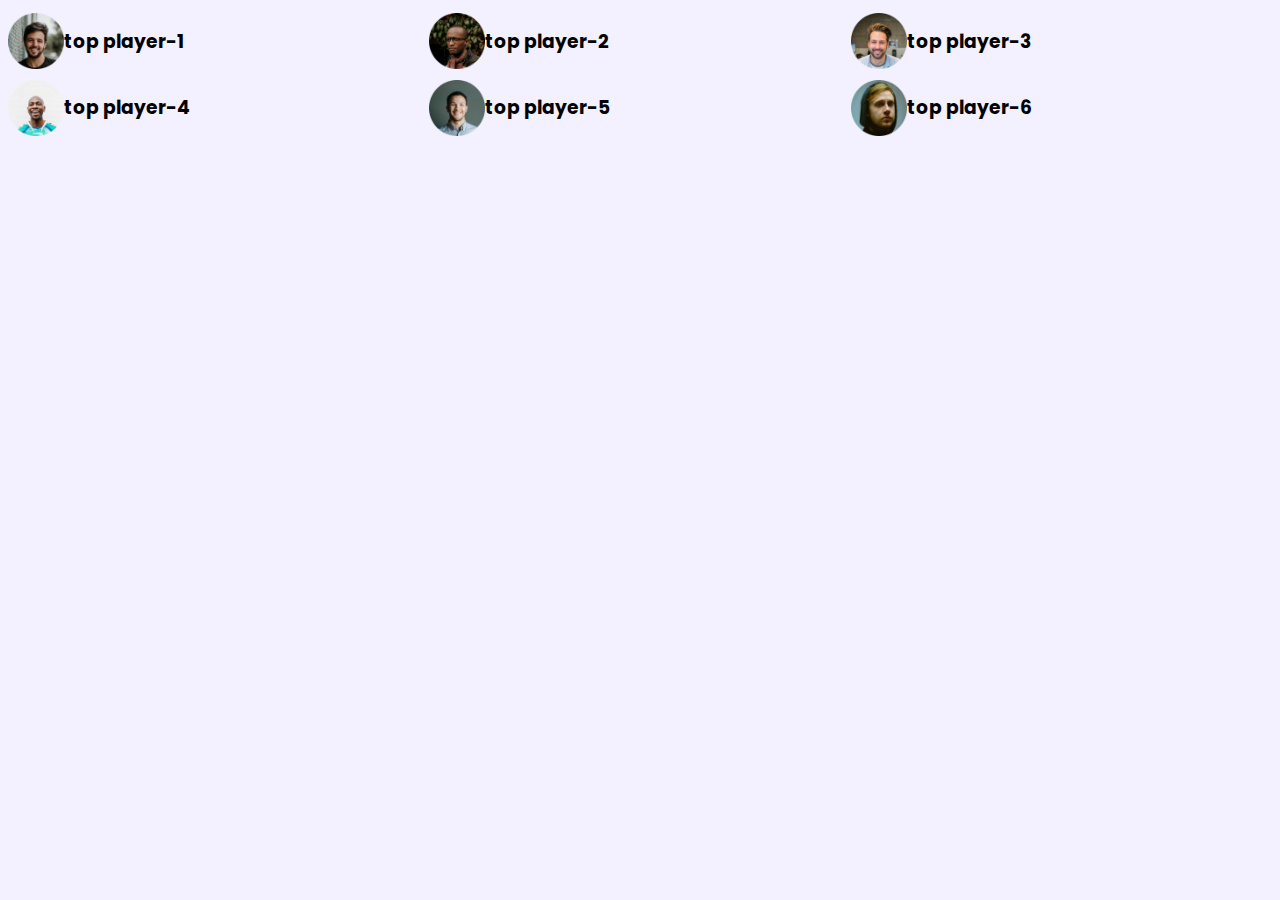
==== index.html @ a791fa6e "1st commit" ====
<!DOCTYPE html>
<html lang="en">
<head>
    <meta charset="UTF-8">
    <meta name="viewport" content="width=device-width, initial-scale=1.0">
    <title>Leader Board</title>
    <link rel="stylesheet" href="styles.css">
</head>
<body>
    <!-- !.......header start -->
    <header>




    </header>
    <!-- .........header end -->
    <main>
        <!-- top players and top    blogs.. -->
     <section>
   <div class="top-players">
    <div class="players">

   <!-- .player*6>img[src="images/players/player-$.png"]+h3{top player-$} -->
   <div class="player">
    <img src="images/players/player-1.png" alt="">
    <h3>top player-1</h3>
   </div>
   <div class="player">
    <img src="images/players/player-2.png" alt="">
    <h3>top player-2</h3>
   </div>
   <div class="player">
    <img src="images/players/player-3.png" alt="">
    <h3>top player-3</h3>
   </div>
   <div class="player">
    <img src="images/players/player-4.png" alt="">
    <h3>top player-4</h3>
   </div>
   <div class="player">
    <img src="images/players/player-5.png" alt="">
    <h3>top player-5</h3>
   </div>
   <div class="player">
    <img src="images/players/player-6.png" alt="">
    <h3>top player-6</h3>
   </div>


    </div>

   </div>

     </section>


    


    </main>
    
</body>
</html>
---- styles.css ----
/* fonts */

  @import url('https://fonts.googleapis.com/css2?family=Open+Sans:wght@400;800&family=Poppins:ital,wght@1,800&display=swap');

/* common style */
body{

    font-family: 'Open Sans', sans-serif;
    font-family: 'Poppins', sans-serif;
    background: #F3F1FF;
}


/* top player styles */

.players{
display: grid;

grid-template-columns:repeat(3,1fr) ;

/* grid-template-columns:repeat(1fe, 1fe ,1fr) ; */

}
.player{
   display: flex;
   align-items: center;
 
}

.players img{

    width: 56px;
    height: 56px;

}
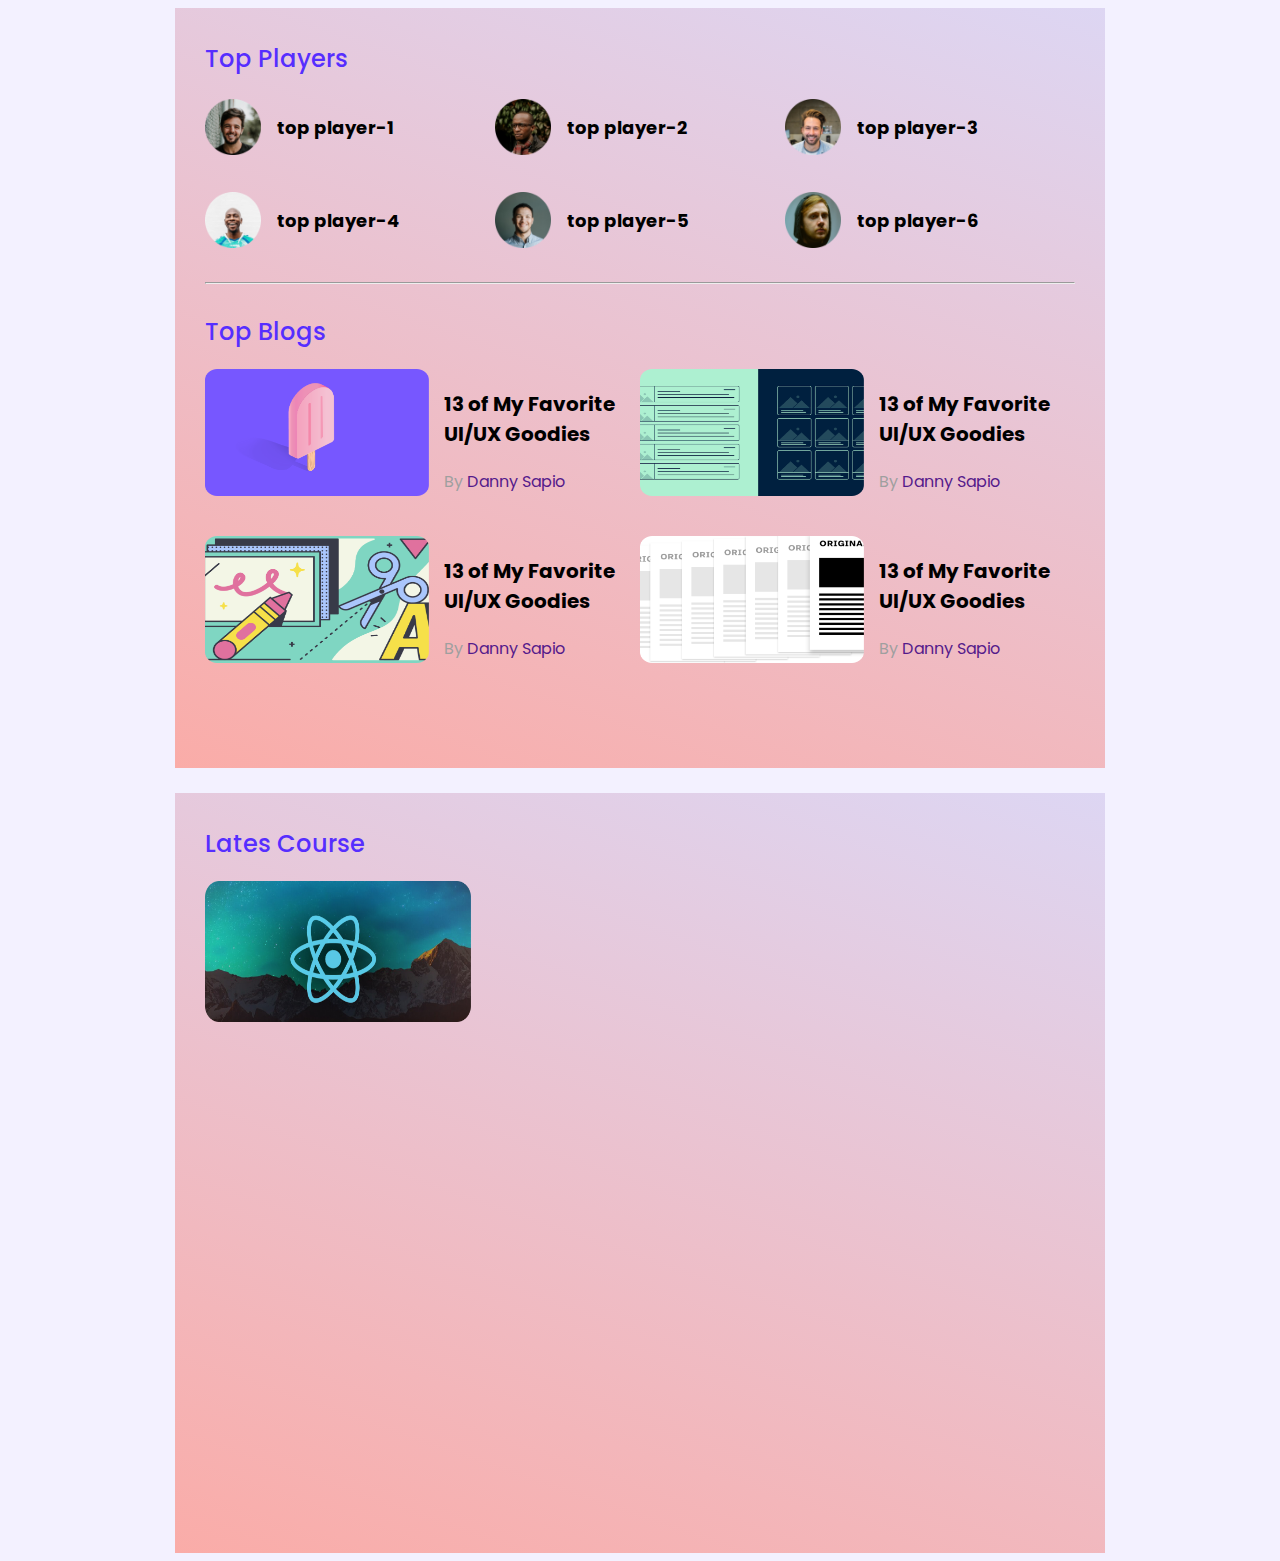
==== commit 07fe9337: "1st commit" ====
--- a/index.html
+++ b/index.html
@@ -4,6 +4,9 @@
     <meta charset="UTF-8">
     <meta name="viewport" content="width=device-width, initial-scale=1.0">
     <title>Leader Board</title>
+    <!-- ..font  -->
+    <link href='https://unpkg.com/boxicons@2.1.4/css/boxicons.min.css' rel='stylesheet'>
+    <!--  -->
     <link rel="stylesheet" href="styles.css">
 </head>
 <body>
@@ -17,43 +20,136 @@
     <!-- .........header end -->
     <main>
         <!-- top players and top    blogs.. -->
-     <section>
-   <div class="top-players">
+     <section class="container">
+   <div class="top-players ">
+          <h2 class="section-title">Top Players</h2>
     <div class="players">
 
    <!-- .player*6>img[src="images/players/player-$.png"]+h3{top player-$} -->
    <div class="player">
     <img src="images/players/player-1.png" alt="">
-    <h3>top player-1</h3>
+    <h3 class="player-name">top player-1</h3>
    </div>
    <div class="player">
     <img src="images/players/player-2.png" alt="">
-    <h3>top player-2</h3>
+    <h3 class="player-name" class="player-name">top player-2</h3>
    </div>
    <div class="player">
     <img src="images/players/player-3.png" alt="">
-    <h3>top player-3</h3>
+    <h3 class="player-name">top player-3</h3>
    </div>
    <div class="player">
     <img src="images/players/player-4.png" alt="">
-    <h3>top player-4</h3>
+    <h3 class="player-name">top player-4</h3>
    </div>
    <div class="player">
     <img src="images/players/player-5.png" alt="">
-    <h3>top player-5</h3>
+    <h3 class="player-name">top player-5</h3>
    </div>
    <div class="player">
     <img src="images/players/player-6.png" alt="">
-    <h3>top player-6</h3>
+    <h3 class="player-name">top player-6</h3>
    </div>
 
 
     </div>
 
    </div>
+   <hr>
+   <div class="top-blogs">
+    <h2 class="section-title">Top Blogs</h2>
+    <div class="blogs">
+      <articale class="blog">
+        <div class="thumbnail">
+          <img src="images/blogs/blog-1.png" alt="">
+
+
+
+        </div>
+        <div class="blog-info">
+          <h3 class="blog-title">13 of My Favorite
+            UI/UX Goodies</h3>
+            <p class="blog-author">By <a href=""> Danny Sapio</a></p>
+
+        </div>
+
+
+      </articale>
+      <articale class="blog">
+        <div class="thumbnail">
+          <img src="images/blogs/blog-2.png" alt="">
+
+
+
+        </div>
+        <div class="blog-info">
+          <h3 class="blog-title">13 of My Favorite
+            UI/UX Goodies</h3>
+            <p class="blog-author">By <a href=""> Danny Sapio</a></p>
+
+        </div>
+
+
+      </articale>
+      <articale class="blog">
+        <div class="thumbnail">
+          <img src="images/blogs/blog-3.png" alt="">
+
+
+
+        </div>
+        <div class="blog-info">
+          <h3 class="blog-title">13 of My Favorite
+            UI/UX Goodies</h3>
+            <p class="blog-author">By <a href=""> Danny Sapio</a></p>
+
+        </div>
+
+
+      </articale>
+      <articale class="blog">
+        <div class="thumbnail">
+          <img src="images/blogs/blog-4.png" alt="">
+
+
+
+        </div>
+        <div class="blog-info">
+          <h3 class="blog-title">13 of My Favorite
+            UI/UX Goodies</h3>
+            <p class="blog-author">By <a href=""> Danny Sapio</a></p>
+
+        </div>
+
+
+      </articale>
+    </div>
+
+   </div>
 
      </section>
+     <br>
+<!-- ........latest course//////// -->
+ <section class="container"> 
+   <h2 class="section-title">Lates Course</h2>
+  <div class="course">
 
+    <div class="course-banner">
+      <img src="images/courses/course-1.png" alt="">
+
+
+    </div>
+  </div>
+
+
+ </section>
+ 
+
+
+    
+    
+
+   
 
     
 
--- a/styles.css
+++ b/styles.css
@@ -1,6 +1,6 @@
 /* fonts */
 
-  @import url('https://fonts.googleapis.com/css2?family=Open+Sans:wght@400;800&family=Poppins:ital,wght@1,800&display=swap');
+@import url('https://fonts.googleapis.com/css2?family=Open+Sans:wght@400;800&family=Poppins:ital,wght@0,800;1,800&display=swap');
 
 /* common style */
 body{
@@ -10,13 +10,53 @@
     background: #F3F1FF;
 }
 
+main{
+    display: flex;
+    flex-direction: column;
+    justify-content: center; 
+    align-items: center;
+}
+.container{
+    background:  #FAACA8;
+    background-image: linear-gradient(19deg, #FAACA8 0%, #DDD6F3 100%);
+    ;
+    ;
+   
+    width: 870px;
+    height: 700px;
+    padding: 30px;
+
+
+}
+hr{
+
+    background: #D1D1D1;
+    margin-bottom: 30px;
+}
+
 
 /* top player styles */
+
+.top-players{
+
+   margin-bottom: 30px;
+}
+.section-title{
+    color: #562EFF;
+    font-family: Poppins;
+    font-size: 24px;
+    font-style: normal;
+    font-weight: 500;
+    line-height: normal;
+    margin-top: 3px;
+
+}
 
 .players{
 display: grid;
 
 grid-template-columns:repeat(3,1fr) ;
+grid-row-gap:30px;
 
 /* grid-template-columns:repeat(1fe, 1fe ,1fr) ; */
 
@@ -32,4 +72,60 @@
     width: 56px;
     height: 56px;
 
+
 }
+.player-name{
+   margin-left: 16px;
+   font-size: 18px;
+
+
+
+
+}
+/* /* ///////////////////////////////////////
+top blogs  styles* *
+/* / */
+.blogs{
+
+    display: grid;
+    grid-template-columns: repeat(2,1fr);
+    grid-row-gap: 26px;
+}
+
+.blog{
+
+    display: flex;
+}
+.thumbnail img{
+
+    width: 224px;
+    height: 127px;
+}
+.blog-info{
+
+  margin-left: 15px;
+}
+.blog-title{
+    font-size: 20px;
+    color: #000;
+}
+.blog-author{
+
+     color: #9F9F9F;
+     font-size: 16px;
+}
+.blog-author a{
+
+    text-decoration: none;
+}
+/* /////////////////////////////////////////////////////// */
+  
+                 /* Latest- course */
+
+/* /////////////////////////////////////////////////////// */
+
+.course .course-banner img{
+
+    width: 266px;
+    height: 141px;
+}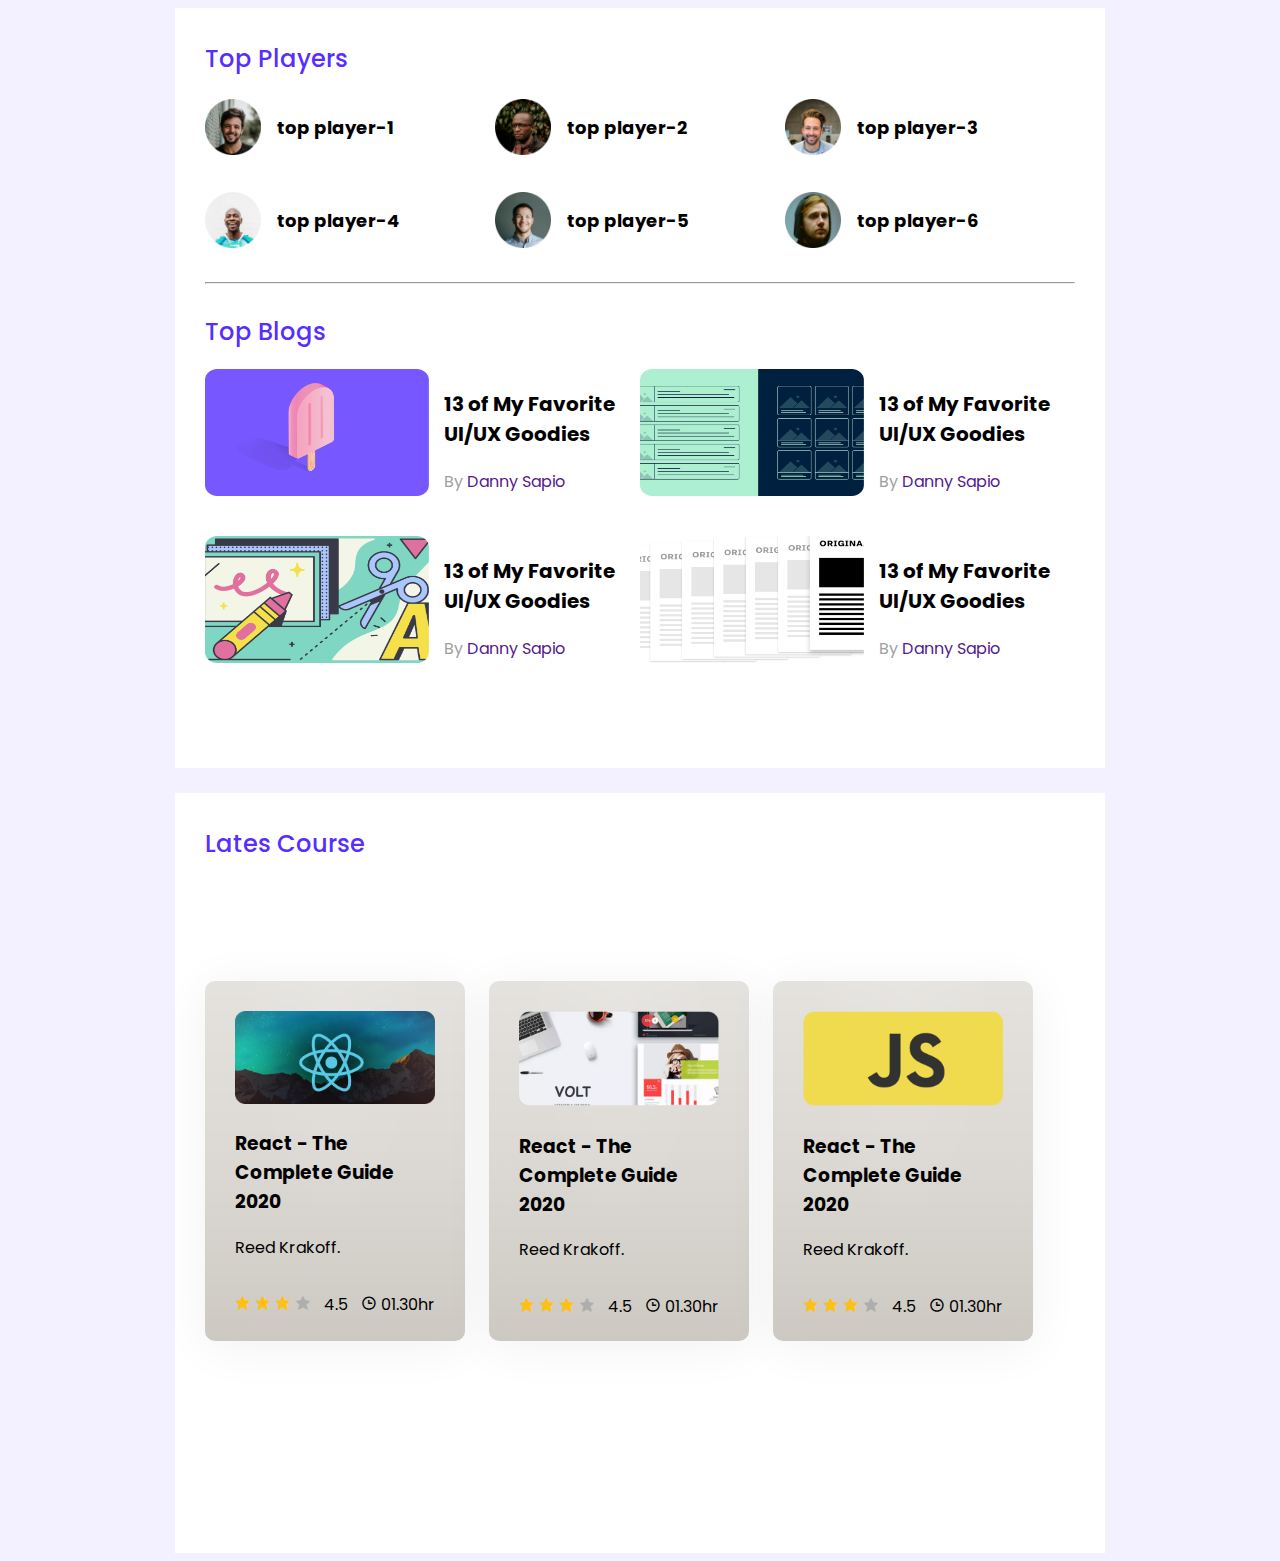
==== commit bb2c092b: "2nd commit" ====
--- a/index.html
+++ b/index.html
@@ -132,6 +132,8 @@
 <!-- ........latest course//////// -->
  <section class="container"> 
    <h2 class="section-title">Lates Course</h2>
+   <div class="courses">
+    <section class="box-shadow">
   <div class="course">
 
     <div class="course-banner">
@@ -139,7 +141,83 @@
 
 
     </div>
+    <div class="course-detail">
+      <h3 class="course-title">React - The Complete Guide 2020</h3>
+      <p class="course-author">Reed Krakoff.</p>
+      <div class="course-info">
+        <div>
+          <i class='bx bxs-star filled' ></i>
+          <i class='bx bxs-star filled' ></i>
+          <i class='bx bxs-star filled' ></i>
+          <i class='bx bxs-star empty' ></i>
+         
+        </div>
+        <p>4.5</p>
+        <div class="course-duration">
+          <i class='bx bx-time'></i>
+          01.30hr
+        </div>
+      </div>
+    </div>
   </div>
+</section>
+<section class="box-shadow">
+  <div class="course">
+
+    <div class="course-banner">
+      <img src="images/courses/course-2.png" alt="">
+
+
+    </div>
+    <div class="course-detail">
+      <h3 class="course-title">React - The Complete Guide 2020</h3>
+      <p class="course-author">Reed Krakoff.</p>
+      <div class="course-info">
+        <div>
+          <i class='bx bxs-star filled' ></i>
+          <i class='bx bxs-star filled' ></i>
+          <i class='bx bxs-star filled' ></i>
+          <i class='bx bxs-star empty' ></i>
+         
+        </div>
+        <p>4.5</p>
+        <div class="course-duration">
+          <i class='bx bx-time'></i>
+          01.30hr
+        </div>
+      </div>
+    </div>
+  </div>
+</section>
+<section class="box-shadow">
+  <div class="course">
+
+    <div class="course-banner">
+      <img src="images/courses/course-3.png" alt="">
+
+
+    </div>
+    <div class="course-detail">
+      <h3 class="course-title">React - The Complete Guide 2020</h3>
+      <p class="course-author">Reed Krakoff.</p>
+      <div class="course-info">
+        <div>
+          <i class='bx bxs-star filled' ></i>
+          <i class='bx bxs-star filled' ></i>
+          <i class='bx bxs-star filled' ></i>
+          <i class='bx bxs-star empty' ></i>
+         
+        </div>
+        <p>4.5</p>
+        <div class="course-duration">
+          <i class='bx bx-time'></i>
+          01.30hr
+        </div>
+      </div>
+    </div>
+  </div>
+</section>
+</div>
 
 
  </section>
--- a/styles.css
+++ b/styles.css
@@ -17,11 +17,7 @@
     align-items: center;
 }
 .container{
-    background:  #FAACA8;
-    background-image: linear-gradient(19deg, #FAACA8 0%, #DDD6F3 100%);
-    ;
-    ;
-   
+    background:#FFFFFF;
     width: 870px;
     height: 700px;
     padding: 30px;
@@ -101,6 +97,7 @@
     width: 224px;
     height: 127px;
 }
+
 .blog-info{
 
   margin-left: 15px;
@@ -120,12 +117,60 @@
 }
 /* /////////////////////////////////////////////////////// */
   
-                 /* Latest- course */
+                 /* Latest- course */ 
 
 /* /////////////////////////////////////////////////////// */
 
+.box-shadow{
+  
+   width: 200px;
+   height: 300px;
+   border-radius: 10px;
+   border: 0;
+   margin-top: 100px;
+   margin-bottom: 20px;
+   padding: 30px;
+   box-shadow: 0px 6px 50px 0px rgba(0, 0, 0, 0.06);
+   background-color: #DCD9D4;
+   background-image: linear-gradient(to bottom, rgba(255,255,255,0.50) 0%, rgba(0,0,0,0.50) 100%), radial-gradient(at 50% 0%, rgba(255,255,255,0.10) 0%, rgba(0,0,0,0.50) 50%);
+   background-blend-mode: soft-light,screen;;
+ 
+  
+ 
+   
+  
+
+
+}
+.courses{
+   display: grid;
+   grid-template-columns: repeat(3,1fr);
+   grid-column-gap:24px;
+   width: 400px;
+   height: 300px;
+  
+ 
+  
+
+}
+
 .course .course-banner img{
 
-    width: 266px;
-    height: 141px;
-}+    width:100%;
+   margin-right: 50px;
+   
+}
+.course-info{
+
+    display: flex;
+    align-items: center;
+    justify-content: space-between;
+    
+}
+.bxs-star.filled{
+   color:#FFC014 ; 
+}
+
+.bxs-star.empty{
+ color: #AEAEAE;
+}
